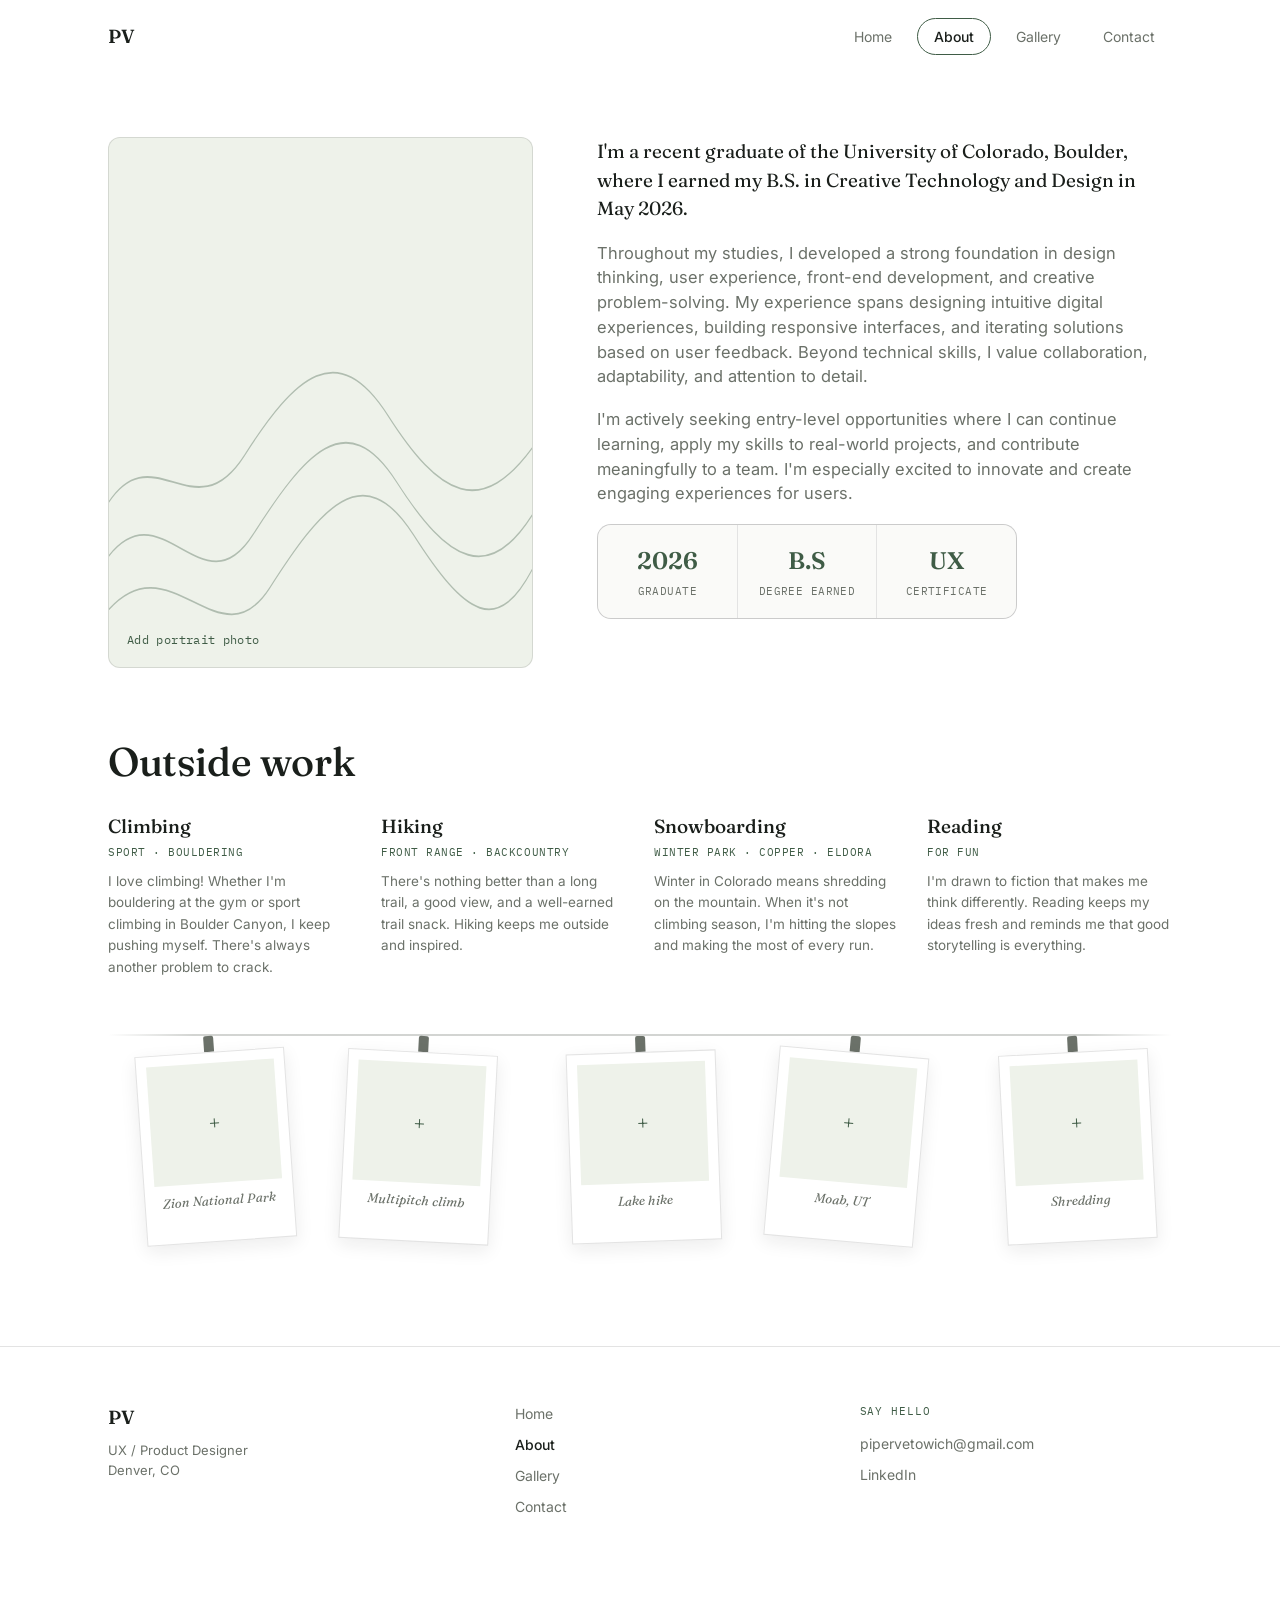
==== About.html @ 7cd0619d "fixed portfolio" ====
<!doctype html>
<html lang="en">
<head>
<meta charset="UTF-8" />
<meta name="viewport" content="width=device-width, initial-scale=1.0" />
<title>About — Piper Vetowich</title>
<meta name="description" content="Piper Vetowich, UX / Product Designer based in Boulder, CO." />
<link rel="preconnect" href="https://fonts.googleapis.com" />
<link rel="preconnect" href="https://fonts.gstatic.com" crossorigin />
<link href="https://fonts.googleapis.com/css2?family=Fraunces:ital,opsz,wght@0,9..144,400;0,9..144,500;0,9..144,600;1,9..144,500&family=Inter:wght@400;500;600&family=IBM+Plex+Mono:wght@400;500&display=swap" rel="stylesheet" />
<link rel="stylesheet" href="style.css" />
</head>
<body>

<!-- NAV -->
<header class="portfolio__nav">
  <div class="portfolio__nav-inner">
    <a href="index.html" class="portfolio__mark">PV</a>
    <nav class="portfolio__links">
      <a href="index.html">Home</a>
      <a href="about.html" class="is-active">About</a>
      <a href="gallery.html">Gallery</a>
      <a href="contact.html">Contact</a>
    </nav>
  </div>
</header>

<!-- ABOUT -->
<section class="portfolio__section portfolio__section--first" id="about">
  <div class="portfolio__shell portfolio__about">
    <div class="portfolio__portrait-wrap">
      <div class="portfolio__glow" style="width:320px;height:320px;left:50%;top:50%;transform:translate(-50%,-50%);"></div>
      <div class="portfolio__portrait">
        <!-- ⟵ ADD YOUR PHOTO — replace this block with <img src="your-photo.jpg" alt="..."> -->
        <svg viewBox="0 0 1000 400" preserveAspectRatio="none" aria-hidden="true">
          <path d="M-10 320 C 120 260, 220 360, 340 300 S 560 200, 680 260 S 900 340, 1010 280" fill="none" stroke="currentColor" stroke-width="1.4"/>
          <path d="M-10 360 C 140 300, 260 400, 380 340 S 600 240, 720 300 S 920 380, 1010 320" fill="none" stroke="currentColor" stroke-width="1.4"/>
          <path d="M-10 280 C 100 220, 200 300, 320 240 S 540 150, 660 210 S 880 290, 1010 230" fill="none" stroke="currentColor" stroke-width="1.4"/>
        </svg>
        <div class="portfolio__portrait-label">Add portrait photo</div>
      </div>
    </div>
    <div class="portfolio__about-body">
      <p>
        I'm a recent graduate of the University of Colorado, Boulder, where I earned my B.S. in Creative
        Technology and Design in May 2026.
      </p>
      <p>
        Throughout my studies, I developed a strong foundation in design thinking, user experience, front-end
        development, and creative problem-solving. My experience spans designing intuitive digital experiences,
        building responsive interfaces, and iterating solutions based on user feedback. Beyond technical
        skills, I value collaboration, adaptability, and attention to detail.
      </p>
      <p>
        I'm actively seeking entry-level opportunities where I can continue learning, apply my skills to
        real-world projects, and contribute meaningfully to a team. I'm especially excited to innovate and
        create engaging experiences for users.
      </p>

      <!-- ⟵ ADD YOUR REAL NUMBERS -->
      <div class="portfolio__stats-row">
        <div class="portfolio__stat">
          <div class="portfolio__stat-num">2026</div>
          <div class="portfolio__stat-label">Graduate</div>
        </div>
        <div class="portfolio__stat">
          <div class="portfolio__stat-num">B.S</div>
          <div class="portfolio__stat-label">degree earned</div>
        </div>
        <div class="portfolio__stat">
          <div class="portfolio__stat-num">UX</div>
          <div class="portfolio__stat-label">Certificate</div>
        </div>
      </div>
    </div>
  </div>

  <!-- Outside work / interests -->
  <div class="portfolio__shell">
    <div class="portfolio__interests">
      <h2 class="portfolio__interests-title">Outside work</h2>
      <div class="portfolio__interests-grid">
        <div class="portfolio__interest-card">
          <h3>Climbing</h3>
          <div class="portfolio__interest-detail">Sport · Bouldering</div>
          <p>I love climbing! Whether I'm bouldering at the gym or sport climbing in Boulder Canyon, I keep pushing myself. There's always another problem to crack.</p>
        </div>
        <div class="portfolio__interest-card">
          <h3>Hiking</h3>
          <div class="portfolio__interest-detail">Front Range · Backcountry</div>
          <p>There's nothing better than a long trail, a good view, and a well-earned trail snack. Hiking keeps me outside and inspired.</p>
        </div>
        <div class="portfolio__interest-card">
          <h3>Snowboarding</h3>
          <div class="portfolio__interest-detail">Winter Park · Copper · Eldora</div>
          <p>Winter in Colorado means shredding on the mountain. When it's not climbing season, I'm hitting the slopes and making the most of every run.</p>
        </div>
        <div class="portfolio__interest-card">
          <h3>Reading</h3>
          <div class="portfolio__interest-detail">For Fun</div>
          <p>I'm drawn to fiction that makes me think differently. Reading keeps my ideas fresh and reminds me that good storytelling is everything.</p>
        </div>
      </div>
    </div>

    <!-- ⟵ ADD YOUR PHOTOS — replace each "+" placeholder with <img src="..."> -->
    <div class="portfolio__polaroids">
      <div class="portfolio__polaroid-line"></div>
      <div class="portfolio__polaroid" style="--rot:-4deg">
        <div class="portfolio__polaroid-clip"></div>
        <div class="portfolio__polaroid-card">
          <div class="portfolio__polaroid-img"><span>+</span></div>
          <p>Zion National Park</p>
        </div>
      </div>
      <div class="portfolio__polaroid" style="--rot:3deg">
        <div class="portfolio__polaroid-clip"></div>
        <div class="portfolio__polaroid-card">
          <div class="portfolio__polaroid-img"><span>+</span></div>
          <p>Multipitch climb</p>
        </div>
      </div>
      <div class="portfolio__polaroid" style="--rot:-2deg">
        <div class="portfolio__polaroid-clip"></div>
        <div class="portfolio__polaroid-card">
          <div class="portfolio__polaroid-img"><span>+</span></div>
          <p>Lake hike</p>
        </div>
      </div>
      <div class="portfolio__polaroid" style="--rot:5deg">
        <div class="portfolio__polaroid-clip"></div>
        <div class="portfolio__polaroid-card">
          <div class="portfolio__polaroid-img"><span>+</span></div>
          <p>Moab, UT</p>
        </div>
      </div>
      <div class="portfolio__polaroid" style="--rot:-3deg">
        <div class="portfolio__polaroid-clip"></div>
        <div class="portfolio__polaroid-card">
          <div class="portfolio__polaroid-img"><span>+</span></div>
          <p>Shredding</p>
        </div>
      </div>
    </div>
  </div>
</section>

<footer class="portfolio__footer">
  <div class="portfolio__shell portfolio__footer-inner">
    <div class="portfolio__footer-brand">
      <a href="index.html" class="portfolio__mark">PV</a>
      <p>UX / Product Designer<br />Denver, CO</p>
    </div>
    <nav class="portfolio__footer-links">
      <a href="index.html">Home</a>
      <a href="about.html" class="is-active">About</a>
      <a href="gallery.html">Gallery</a>
      <a href="contact.html">Contact</a>
    </nav>
    <div class="portfolio__footer-contact">
      <span class="portfolio__footer-heading">Say hello</span>
      <a href="mailto:pipervetowich@gmail.com">pipervetowich@gmail.com</a>
      <a href="https://www.linkedin.com/in/piper-vetowich">LinkedIn</a>
    </div>
  
</footer>

</body>
</html>
---- style.css ----
:root {
  --pv-paper: #ffffff;
  --pv-paper-raised: #fafaf8;
  --pv-ink: #1a1f1b;
  --pv-ink-soft: #6b7169;
  --pv-accent: #3f5c46;
  --pv-accent-soft: #eef2ea;
  --pv-line: rgba(26, 31, 27, 0.12);
  --pv-serif: 'Fraunces', Georgia, serif;
  --pv-sans: 'Inter', -apple-system, BlinkMacSystemFont, sans-serif;
  --pv-mono: 'IBM Plex Mono', ui-monospace, monospace;
}

* { box-sizing: border-box; }

html { scroll-behavior: smooth; }

body {
  margin: 0;
  background: var(--pv-paper);
  color: var(--pv-ink);
  font-family: var(--pv-sans);
  line-height: 1.5;
  -webkit-font-smoothing: antialiased;
}

a { color: inherit; text-decoration: none; }
button { font-family: inherit; cursor: pointer; }
img { max-width: 100%; display: block; }

.portfolio__shell { max-width: 1120px; margin: 0 auto; padding: 0 28px; }

/* ---------- nav ---------- */
.portfolio__nav {
  border-bottom: 0px solid var(--pv-line);
}
.portfolio__nav-inner {
  display: flex; align-items: center; justify-content: space-between;
  padding: 18px 28px; max-width: 1120px; margin: 0 auto; gap: 20px;
}
.portfolio__mark {
  font-family: var(--pv-serif); font-weight: 600; font-size: 19px;
  letter-spacing: 0.01em;
}
.portfolio__mark span { color: var(--pv-accent); }
.portfolio__links { display: flex; align-items: center; gap: 8px; flex-wrap: wrap; }
.portfolio__links a {
  font-size: 14px; color: var(--pv-ink-soft); padding: 7px 16px; border-radius: 999px;
  border: 1px solid transparent; transition: color 0.2s ease, border-color 0.2s ease;
}
.portfolio__links a:hover { color: var(--pv-ink); }
.portfolio__links a.is-active {
  color: var(--pv-ink); font-weight: 500; border-color: var(--pv-accent);
}

/* ---------- hero ---------- */
.portfolio__hero { position: relative; overflow: hidden; padding: 96px 0 88px; }
.portfolio__hero-layout {
  position: relative; z-index: 1; display: grid;
  grid-template-columns: 1.15fr 0.85fr; gap: 56px; align-items: center;
}
.portfolio__hero-inner { max-width: 560px; }
.portfolio__hero-photo {
  position: relative;
  aspect-ratio: 4 / 5;
  border-radius: 63% 37% 54% 46% / 43% 65% 35% 57%;
  border: 1px dashed var(--pv-line);
  background: var(--pv-accent-soft);
  display: flex; align-items: center; justify-content: center;
  overflow: hidden;
  transform: rotate(-3deg);
  transition: transform 0.4s ease, border-radius 0.4s ease;
}
.portfolio__hero-photo:hover {
  transform: rotate(0deg);
  border-radius: 46% 54% 37% 63% / 57% 35% 65% 43%;
}
.portfolio__hero-photo::before {
  content: '';
  position: absolute;
  inset: -18px;
  border: 1.4px solid var(--pv-accent);
  opacity: 0.35;
  border-radius: 46% 54% 37% 63% / 57% 35% 65% 43%;
  z-index: -1;
  transition: border-radius 0.4s ease;
}
.portfolio__hero-photo img { width: 100%; height: 100%; object-fit: cover; }
.portfolio__hero-photo span {
  font-family: var(--pv-mono); font-size: 12.5px; color: var(--pv-accent); letter-spacing: 0.02em;
  transform: rotate(3deg);
}
@media (max-width: 860px) {
  .portfolio__hero-layout { grid-template-columns: 1fr; }
  .portfolio__hero-inner { max-width: 100%; }
  .portfolio__hero-photo { max-width: 320px; margin: 0 auto; order: -1; }
}
.portfolio__hero-contour {
  position: absolute;
  left: 50%; top: 46%;
  width: 100vw;
  height: 220px;
  margin-left: -50vw;
  transform: translateY(-50%);
  color: var(--pv-accent);
  opacity: 0.18;
  z-index: -1;
  pointer-events: none;
}
.portfolio__eyebrow {
  font-family: var(--pv-mono); font-size: 12.5px; letter-spacing: 0.08em;
  text-transform: uppercase; color: var(--pv-accent); display: flex;
  align-items: center; gap: 10px; margin-bottom: 22px;
}
.portfolio__eyebrow::before { content: ''; width: 26px; height: 1px; background: var(--pv-accent); }
.portfolio__hero h1 {
  font-family: var(--pv-serif); font-weight: 500; font-size: clamp(40px, 5.4vw, 68px);
  line-height: 1.04; margin: 0 0 22px; letter-spacing: -0.01em;
}
.portfolio__hero h1 em { font-style: italic; color: var(--pv-accent); }
.portfolio__hero-sub {
  font-size: clamp(16px, 1.6vw, 18px); color: var(--pv-ink-soft);
  max-width: 460px; margin: 0 0 34px;
}
.portfolio__hero-actions { display: flex; gap: 16px; flex-wrap: wrap; align-items: center; }
.portfolio__btn {
  font-size: 14.5px; font-weight: 500; padding: 13px 22px; border-radius: 999px;
  display: inline-flex; align-items: center; gap: 8px; border: 1px solid var(--pv-ink);
  transition: all 0.2s ease;
}
.portfolio__btn--primary { background: var(--pv-ink); color: #fff; }
.portfolio__btn--primary:hover { background: var(--pv-accent); border-color: var(--pv-accent); }
.portfolio__btn--ghost { color: var(--pv-ink); }
.portfolio__btn--ghost:hover { background: var(--pv-ink); color: #fff; }

/* ---------- radial glow (used behind key visual elements) ---------- */
.portfolio__glow {
  position: absolute;
  border-radius: 50%;
  background: radial-gradient(circle, var(--pv-accent) 0%, rgba(63, 92, 70, 0) 68%);
  opacity: 0.22;
  filter: blur(6px);
  z-index: -1;
  pointer-events: none;
}

/* ---------- device mockups (laptop + phone) ---------- */
.portfolio__devices {
  position: relative;
  display: flex;
  justify-content: center;
  align-items: flex-start;
  gap: 56px;
  padding: 40px 0 8px;
  flex-wrap: wrap;
}
.portfolio__project-col { display: flex; flex-direction: column; align-items: center; }
.portfolio__device-frame {
  height: 280px; width: 100%;
  display: flex; align-items: flex-end; justify-content: center;
}
.portfolio__laptop { height: 100%; width: auto; max-width: 100%; position: relative; z-index: 2; }
.portfolio__laptop-screen-fill { fill: var(--pv-accent-soft); }
.portfolio__laptop-frame { fill: var(--pv-paper); stroke: var(--pv-ink); stroke-width: 1.4; }
.portfolio__laptop-base { fill: var(--pv-paper-raised); stroke: var(--pv-ink); stroke-width: 1.4; }
.portfolio__phone {
  height: 100%; width: auto; max-width: 100%;
  position: relative; z-index: 2;
  filter: drop-shadow(0 10px 20px rgba(26, 31, 27, 0.12));
}
.portfolio__phone-screen-fill { fill: var(--pv-accent-soft); }
.portfolio__phone-frame { fill: var(--pv-paper); stroke: var(--pv-ink); stroke-width: 1.4; }
.portfolio__project-link {
  display: flex; flex-direction: column; align-items: center; text-decoration: none; color: inherit;
  border-radius: 18px; padding: 10px; margin: -10px; transition: background 0.2s ease;
}
.portfolio__project-link:hover { background: var(--pv-accent-soft); }
.portfolio__project-link:hover .portfolio__device-frame { transform: translateY(-4px); }
.portfolio__device-frame { transition: transform 0.25s ease; }
.portfolio__project-cta {
  display: inline-flex; align-items: center; gap: 6px; margin-top: 4px;
  font-family: var(--pv-mono); font-size: 11px; text-transform: uppercase;
  letter-spacing: 0.05em; color: var(--pv-accent);
}
.portfolio__project-link:hover .portfolio__project-cta { text-decoration: underline; }
.portfolio__project-caption { text-align: center; margin-top: 22px; max-width: 300px; }
.portfolio__project-caption h3 { font-family: var(--pv-serif); font-size: 22px; font-weight: 500; margin: 0 0 8px; }
.portfolio__project-caption p { font-size: 13.5px; color: var(--pv-ink-soft); margin: 0 auto 14px; }
.portfolio__project-caption .portfolio__tags { justify-content: center; }

/* ---------- section shared ---------- */
.portfolio__section { padding: 84px 0; position: relative; border-top: 1px solid var(--pv-line); }
.portfolio__section--first { border-top: none; padding-top: 64px; }
#work, #approach { border-top: none; }
.portfolio__section-head {
  display: flex; justify-content: space-between; align-items: flex-end;
  gap: 24px; margin-bottom: 52px; flex-wrap: wrap;
}
.portfolio__eyebrow-sm {
  font-family: var(--pv-mono); font-size: 12px; text-transform: uppercase;
  letter-spacing: 0.08em; color: var(--pv-accent); margin-bottom: 10px; display: block;
}
.portfolio__section-head h2 {
  font-family: var(--pv-serif); font-weight: 500; font-size: clamp(28px, 3.6vw, 40px);
  margin: 0; letter-spacing: -0.01em;
}
.portfolio__section-note { max-width: 340px; font-size: 14.5px; color: var(--pv-ink-soft); margin: 10px 0 0; }

/* ---------- work list (flattened) ---------- */
.portfolio__grid { display: flex; flex-direction: column; }
.portfolio__card {
  display: grid; grid-template-columns: 90px 1fr auto; align-items: center; gap: 24px;
  padding: 30px 4px; border-top: 1px solid var(--pv-line);
  transition: padding-left 0.2s ease;
}
.portfolio__grid .portfolio__card:last-child { border-bottom: 1px solid var(--pv-line); }
.portfolio__card:hover { padding-left: 10px; }
.portfolio__card-year {
  font-family: var(--pv-mono); font-size: 13px; color: var(--pv-ink-soft);
}
.portfolio__card-body h3 {
  font-family: var(--pv-serif); font-size: 24px; font-weight: 500; margin: 0 0 6px;
}
.portfolio__card--placeholder .portfolio__card-body h3 { color: var(--pv-ink-soft); }
.portfolio__card-body p { margin: 0 0 12px; font-size: 14.5px; color: var(--pv-ink-soft); max-width: 520px; }
.portfolio__tags { display: flex; gap: 8px; flex-wrap: wrap; }
.portfolio__tag {
  font-family: var(--pv-mono); font-size: 11px; text-transform: uppercase;
  letter-spacing: 0.04em; color: var(--pv-accent);
}
.portfolio__tag::before { content: '· '; }
.portfolio__tag:first-child::before { content: ''; }
.portfolio__card-arrow {
  width: 34px; height: 34px; border-radius: 999px; border: 1px solid var(--pv-line);
  display: flex; align-items: center; justify-content: center; flex-shrink: 0;
  transition: background 0.2s ease, border-color 0.2s ease, transform 0.2s ease, color 0.2s ease;
}
.portfolio__card:hover .portfolio__card-arrow {
  background: var(--pv-accent); border-color: var(--pv-accent); color: #fff; transform: rotate(45deg);
}

/* ---------- gallery grid ---------- */
.portfolio__gallery-grid { display: grid; grid-template-columns: repeat(3, 1fr); gap: 20px; margin-top: 8px; }
.portfolio__gallery-item {
  aspect-ratio: 4 / 3; border-radius: 10px; border: 1px dashed var(--pv-line);
  background: var(--pv-accent-soft); display: flex; align-items: center; justify-content: center;
  text-align: center; padding: 16px; overflow: hidden;
}
.portfolio__gallery-item img { width: 100%; height: 100%; object-fit: cover; border-radius: 10px; }
.portfolio__gallery-item span {
  font-family: var(--pv-mono); font-size: 12px; color: var(--pv-accent); letter-spacing: 0.02em;
}

/* ---------- approach (flattened) ---------- */
.portfolio__principles { display: grid; grid-template-columns: repeat(4, 1fr); gap: 32px; }
.portfolio__principle { padding-top: 18px; border-top: 2px solid var(--pv-accent); }
.portfolio__principle h3 { font-family: var(--pv-serif); font-size: 19px; font-weight: 500; margin: 0 0 8px; }
.portfolio__principle p { margin: 0; font-size: 13.5px; color: var(--pv-ink-soft); }

/* ---------- about ---------- */
.portfolio__about { display: grid; grid-template-columns: 0.85fr 1.15fr; gap: 64px; align-items: start; }
.portfolio__portrait-wrap { position: relative; }
.portfolio__portrait {
  aspect-ratio: 4/5; border-radius: 12px; position: relative; overflow: hidden;
  background: var(--pv-accent-soft); border: 1px solid var(--pv-line);
}
.portfolio__portrait img { width: 100%; height: 100%; object-fit: cover; }
.portfolio__portrait svg { position: absolute; inset: 0; width: 100%; height: 100%; color: var(--pv-accent); opacity: 0.35; }
.portfolio__portrait-label {
  position: absolute; left: 18px; bottom: 18px; font-family: var(--pv-mono);
  font-size: 12px; color: var(--pv-accent); letter-spacing: 0.03em;
}
.portfolio__about-body p { font-size: 16.5px; color: var(--pv-ink-soft); margin: 0 0 18px; max-width: 560px; }
.portfolio__about-body p:first-child { font-size: 19px; color: var(--pv-ink); font-family: var(--pv-serif); }

.portfolio__stats-row {
  display: grid; grid-template-columns: repeat(3, 1fr); gap: 1px; background: var(--pv-line);
  border: 1px solid var(--pv-line); border-radius: 14px; overflow: hidden; margin: 8px 0 8px; max-width: 420px;
}
.portfolio__stat { background: var(--pv-paper-raised); padding: 18px 14px; text-align: center; }
.portfolio__stat-num { font-family: var(--pv-serif); font-size: 24px; font-weight: 600; color: var(--pv-accent); }
.portfolio__stat-label {
  font-family: var(--pv-mono); font-size: 11px; color: var(--pv-ink-soft); margin-top: 4px;
  text-transform: uppercase; letter-spacing: 0.04em;
}

.portfolio__skills-label {
  font-family: var(--pv-mono); font-size: 12px; text-transform: uppercase;
  letter-spacing: 0.08em; color: var(--pv-accent); margin: 32px 0 14px;
}
.portfolio__skills { display: flex; flex-wrap: wrap; gap: 10px; }
.portfolio__skill { font-size: 13.5px; color: var(--pv-ink-soft); }
.portfolio__skill:not(:last-child)::after { content: '  ·'; margin-left: 10px; color: var(--pv-line); }

/* ---------- interests (flattened) ---------- */
.portfolio__interests { margin-top: 64px; padding-top: 0; }
.portfolio__interests-title {
  font-family: var(--pv-serif); font-weight: 500; font-size: clamp(28px, 3.6vw, 40px);
  margin: 0; letter-spacing: -0.01em;
}
.portfolio__interests-grid { display: grid; grid-template-columns: repeat(4, 1fr); gap: 28px; margin-top: 20px; }
.portfolio__interest-card { padding-top: 0; }
.portfolio__interest-card h3 { font-family: var(--pv-serif); font-size: 19px; font-weight: 500; margin: 0 0 4px; }
.portfolio__interest-detail {
  font-family: var(--pv-mono); font-size: 10.5px; text-transform: uppercase;
  letter-spacing: 0.05em; color: var(--pv-accent); margin-bottom: 10px;
}
.portfolio__interest-card p { font-size: 13.5px; color: var(--pv-ink-soft); margin: 0; line-height: 1.6; }

/* ---------- polaroid string ---------- */
.portfolio__polaroids {
  display: flex; justify-content: space-between; gap: 16px; margin-top: 56px;
  padding-top: 2px; position: relative; flex-wrap: wrap;
}
.portfolio__polaroid-line {
  position: absolute; top: 0; left: 0; right: 0; height: 2px;
  background: linear-gradient(90deg, transparent, var(--pv-ink-soft) 8%, var(--pv-ink-soft) 92%, transparent);
  opacity: 0.3;
}
.portfolio__polaroid {
  display: flex; flex-direction: column; align-items: center; position: relative;
  transform-origin: top center; transform: rotate(var(--rot)); transition: transform 0.25s ease; flex: 1;
}
.portfolio__polaroid:hover { transform: rotate(0deg) scale(1.06); z-index: 10; }
.portfolio__polaroid-clip {
  width: 10px; height: 16px; background: var(--pv-ink-soft); border-radius: 2px 2px 0 0; margin-bottom: 0;
}
.portfolio__polaroid-card {
  background: var(--pv-paper); border: 1px solid var(--pv-line);
  padding: 10px 10px 30px; width: 150px; box-shadow: 0 6px 18px rgba(26,31,27,0.08);
}
.portfolio__polaroid-img {
  width: 100%; height: 120px; overflow: hidden; background: var(--pv-accent-soft);
  display: flex; align-items: center; justify-content: center;
  color: var(--pv-accent); font-family: var(--pv-serif); font-size: 22px;
}
.portfolio__polaroid-img img { width: 100%; height: 100%; object-fit: cover; }
.portfolio__polaroid-card p {
  margin: 8px 0 0; text-align: center; font-family: var(--pv-serif); font-style: italic;
  font-size: 13px; color: var(--pv-ink-soft);
}

/* ---------- contact ---------- */
.portfolio__contact { position: relative; overflow: hidden; padding-bottom: 100px; }
.portfolio__contact-inner {
  display: grid; grid-template-columns: 1.05fr 0.95fr; gap: 56px; align-items: center; position: relative; z-index: 1;
}
.portfolio__contact-intro h2 {
  font-family: var(--pv-serif); font-weight: 500; font-size: clamp(30px, 4.4vw, 46px);
  margin: 18px 0 18px; letter-spacing: -0.01em;
}
.portfolio__contact-sub { font-size: 16px; color: var(--pv-ink-soft); max-width: 420px; margin: 0; }
.portfolio__contact-card {
  background: var(--pv-paper-raised); border: 1px solid var(--pv-line); border-radius: 18px;
  padding: 36px; display: flex; flex-direction: column; gap: 22px;
}
.portfolio__contact-email { width: fit-content; }
.portfolio__contact-links { display: flex; gap: 12px; flex-wrap: wrap; }
.portfolio__contact-meta { display: flex; flex-direction: column; gap: 12px; padding-top: 20px; border-top: 1px solid var(--pv-line); }
.portfolio__contact-meta-row { display: flex; justify-content: space-between; align-items: baseline; gap: 12px; }
.portfolio__contact-meta-row span {
  font-family: var(--pv-mono); font-size: 11px; text-transform: uppercase;
  letter-spacing: 0.05em; color: var(--pv-ink-soft);
}
.portfolio__contact-meta-row strong { font-size: 13.5px; color: var(--pv-ink); font-weight: 500; }

/* ---------- case study pages ---------- */
.portfolio__case-back {
  font-family: var(--pv-mono); font-size: 12.5px; color: var(--pv-ink-soft);
  display: inline-flex; align-items: center; gap: 8px; margin-bottom: 28px;
}
.portfolio__case-back:hover { color: var(--pv-ink); }
.portfolio__case-hero { max-width: 720px; }
.portfolio__case-title {
  font-family: var(--pv-serif); font-weight: 500; font-size: clamp(34px, 5.2vw, 56px);
  margin: 14px 0 16px; letter-spacing: -0.01em;
}
.portfolio__case-sub { font-size: 17px; color: var(--pv-ink-soft); max-width: 620px; margin: 0 0 36px; }
.portfolio__case-banner {
  aspect-ratio: 16 / 7; border-radius: 18px; border: 1px dashed var(--pv-line);
  background: var(--pv-accent-soft); display: flex; align-items: center; justify-content: center;
  margin: 8px 0 72px;
}
.portfolio__case-banner span { font-family: var(--pv-mono); font-size: 13px; color: var(--pv-accent); }
.portfolio__case-block { max-width: 680px; margin-bottom: 72px; }
.portfolio__case-block h2 {
  font-family: var(--pv-serif); font-weight: 500; font-size: clamp(24px, 3vw, 32px);
  margin: 0 0 18px; letter-spacing: -0.01em;
}
.portfolio__case-block p { font-size: 16px; color: var(--pv-ink-soft); margin: 0 0 14px; line-height: 1.65; }
.portfolio__process-grid { display: grid; grid-template-columns: repeat(3, 1fr); gap: 32px; margin-bottom: 72px; }
.portfolio__case-outcomes { max-width: 640px; margin-bottom: 8px; }
.portfolio__case-nav {
  display: flex; justify-content: space-between; align-items: center; flex-wrap: wrap; gap: 16px;
  padding-top: 40px; margin-top: 40px; border-top: 1px solid var(--pv-line);
}
.portfolio__case-nav a {
  font-family: var(--pv-mono); font-size: 13px; color: var(--pv-ink-soft); display: inline-flex; align-items: center; gap: 8px;
}
.portfolio__case-nav a:hover { color: var(--pv-ink); }

/* ---------- footer ---------- */
.portfolio__footer { border-top: 1px solid var(--pv-line); padding: 56px 0 28px; margin-top: 20px; }
.portfolio__footer-inner {
  display: grid; grid-template-columns: 1.2fr 1fr 1fr; gap: 32px;
  padding-bottom: 32px; margin-bottom: 22px;
}
.portfolio__footer-brand { display: flex; flex-direction: column; gap: 10px; align-items: flex-start; }
.portfolio__footer-brand p { margin: 0; font-size: 13px; color: var(--pv-ink-soft); line-height: 1.5; }
.portfolio__footer-heading {
  font-family: var(--pv-mono); font-size: 11px; text-transform: uppercase;
  letter-spacing: 0.08em; color: var(--pv-accent); margin-bottom: 4px; display: block;
}
.portfolio__footer-links, .portfolio__footer-contact { display: flex; flex-direction: column; gap: 10px; }
.portfolio__footer-links a, .portfolio__footer-contact a { font-size: 14px; color: var(--pv-ink-soft); width: fit-content; }
.portfolio__footer-links a:hover, .portfolio__footer-contact a:hover { color: var(--pv-ink); }
.portfolio__footer-links a.is-active { color: var(--pv-ink); font-weight: 500; }
.portfolio__footer-bottom {
  display: flex; justify-content: space-between; align-items: center; flex-wrap: wrap; gap: 10px;
  font-family: var(--pv-mono); font-size: 12px; color: var(--pv-ink-soft);
}

/* ==========================================================================
   NEW — extended case-study sections (research stats, personas, phase nav,
   design system panel, team/collab, roadmap, reflection, related work)
   ========================================================================== */

/* Phase stepper nav */
.portfolio__phase-nav {
  display: flex; align-items: flex-start; justify-content: center;
  gap: 0; margin: 8px 0 88px; flex-wrap: wrap; row-gap: 24px;
}
.portfolio__phase-step { display: flex; flex-direction: column; align-items: center; gap: 12px; }
.portfolio__phase-step a { display: flex; flex-direction: column; align-items: center; gap: 12px; }
.portfolio__phase-num {
  width: 36px; height: 36px; border-radius: 50%; border: 1px solid var(--pv-ink);
  display: flex; align-items: center; justify-content: center;
  font-family: var(--pv-mono); font-size: 13px; flex-shrink: 0; transition: background .2s ease, color .2s ease;
}
.portfolio__phase-step a:hover .portfolio__phase-num { background: var(--pv-ink); color: #fff; }
.portfolio__phase-label {
  font-family: var(--pv-mono); font-size: 11px; text-transform: uppercase;
  letter-spacing: 0.05em; color: var(--pv-ink-soft); text-align: center; max-width: 130px;
}
.portfolio__phase-line { width: 64px; height: 1px; background: var(--pv-line); margin: 17px 14px 0; flex-shrink: 0; }

/* Phase / sub-section headings */
.portfolio__phase-title {
  font-family: var(--pv-mono); font-size: 13px; text-transform: uppercase; letter-spacing: 0.08em;
  color: var(--pv-accent); text-align: center; margin: 0 0 8px;
}
.portfolio__phase-heading {
  font-family: var(--pv-serif); font-weight: 500; font-size: clamp(28px, 3.8vw, 42px);
  text-align: center; margin: 0 0 64px; letter-spacing: -0.01em;
}
.portfolio__sub-eyebrow {
  font-family: var(--pv-mono); font-size: 12px; text-transform: uppercase;
  letter-spacing: 0.06em; color: var(--pv-accent); margin: 0 0 14px; display: block;
}

/* 4-column stat variant */
.portfolio__stats-row--wide { max-width: 720px; grid-template-columns: repeat(4, 1fr); }
.portfolio__stats-row--plain {
  background: transparent; border: none; gap: 32px; max-width: 720px;
}
.portfolio__stats-row--plain .portfolio__stat { background: transparent; padding: 0; text-align: left; }
.portfolio__stats-row--plain .portfolio__stat-num { font-size: 34px; }

/* Persona / user-story two-up */
.portfolio__persona-grid { display: grid; grid-template-columns: 1fr 1fr; gap: 48px; margin-bottom: 72px; }
.portfolio__persona-grid h3 { font-family: var(--pv-serif); font-size: 20px; font-weight: 500; margin: 0 0 22px; }
.portfolio__persona-item { margin-bottom: 20px; padding-left: 18px; border-left: 2px solid var(--pv-accent); }
.portfolio__persona-item strong { display: block; font-size: 14px; margin-bottom: 5px; }
.portfolio__persona-item p { font-size: 13.5px; font-style: italic; color: var(--pv-ink-soft); margin: 0; line-height: 1.55; }

/* Before / after strip */
.portfolio__before-after { display: flex; gap: 24px; flex-wrap: wrap; margin: 0 0 24px; }
.portfolio__before-after .portfolio__gallery-item { flex: 1; min-width: 220px; aspect-ratio: 3/2; }

/* Design-system panel */
.portfolio__system-panel {
  background: var(--pv-paper-raised); border: 1px solid var(--pv-line); border-radius: 20px;
  padding: 40px; margin-bottom: 80px;
}
.portfolio__system-grid { display: grid; grid-template-columns: repeat(3, 1fr); gap: 28px; }
.portfolio__system-card-title {
  display: inline-block; border: 1px solid var(--pv-ink); border-radius: 999px;
  padding: 8px 18px; font-family: var(--pv-serif); font-weight: 600; font-size: 13.5px; margin-bottom: 14px;
}
.portfolio__system-block {
  border: 1px dashed var(--pv-line); border-radius: 10px; padding: 22px 14px; text-align: center;
  font-family: var(--pv-mono); font-size: 11.5px; color: var(--pv-accent); background: var(--pv-accent-soft);
  margin-bottom: 12px;
}
.portfolio__system-swatches { display: flex; gap: 6px; margin-bottom: 12px; }
.portfolio__system-swatch { flex: 1; aspect-ratio: 1/2.2; border-radius: 4px; border: 1px solid var(--pv-line); }

/* Team / collaboration */
.portfolio__team-row { display: flex; align-items: center; gap: 18px; flex-wrap: wrap; margin-bottom: 56px; }
.portfolio__team-avatar {
  width: 60px; height: 60px; border-radius: 50%; background: var(--pv-accent-soft);
  border: 1px solid var(--pv-line); display: flex; align-items: center; justify-content: center;
  font-family: var(--pv-mono); font-size: 10.5px; color: var(--pv-accent); text-align: center; flex-shrink: 0;
}

/* Roadmap cards */
.portfolio__roadmap-grid { display: grid; grid-template-columns: repeat(3, 1fr); gap: 32px; margin-bottom: 24px; }
.portfolio__roadmap-card { padding-top: 18px; border-top: 2px solid var(--pv-accent); }
.portfolio__roadmap-card h3 { font-family: var(--pv-serif); font-size: 18px; font-weight: 500; margin: 0 0 4px; }
.portfolio__roadmap-time {
  font-family: var(--pv-mono); font-size: 10.5px; color: var(--pv-accent);
  text-transform: uppercase; letter-spacing: 0.04em;
}
.portfolio__roadmap-card p { font-size: 13.5px; color: var(--pv-ink-soft); margin: 12px 0 12px; }
.portfolio__roadmap-card ul { margin: 0; padding-left: 18px; }
.portfolio__roadmap-card li { font-size: 13px; color: var(--pv-ink-soft); margin-bottom: 7px; line-height: 1.5; }

/* Reflection two-up */
.portfolio__reflection-grid { display: grid; grid-template-columns: 1fr 1fr; gap: 48px; margin-bottom: 8px; }
.portfolio__reflection-grid h3 { font-family: var(--pv-serif); font-size: 19px; font-weight: 500; margin: 0 0 18px; }
.portfolio__reflection-grid ul { margin: 0; padding-left: 18px; }
.portfolio__reflection-grid li { font-size: 14px; color: var(--pv-ink-soft); margin-bottom: 14px; line-height: 1.6; }

/* Related case study */
.portfolio__related { text-align: center; margin: 8px 0 8px; }
.portfolio__related-card {
  display: block; max-width: 360px; margin: 0 auto; text-align: left;
  border: 1px solid var(--pv-line); border-radius: 16px; overflow: hidden; transition: border-color .2s ease;
}
.portfolio__related-card:hover { border-color: var(--pv-accent); }
.portfolio__related-card .portfolio__case-banner { margin: 0; border-radius: 0; aspect-ratio: 16/10; }
.portfolio__related-card-body { padding: 18px 22px 24px; }
.portfolio__related-card-body h3 { font-family: var(--pv-serif); font-size: 18px; font-weight: 500; margin: 0 0 6px; }
.portfolio__related-card-body p { font-size: 12.5px; color: var(--pv-ink-soft); margin: 0; }

@media (max-width: 860px) {
  .portfolio__device-frame { height: 220px; }
  .portfolio__card { grid-template-columns: 60px 1fr; }
  .portfolio__card-arrow { display: none; }
  .portfolio__principles { grid-template-columns: 1fr 1fr; }
  .portfolio__about { grid-template-columns: 1fr; }
  .portfolio__portrait { max-width: 280px; }
  .portfolio__interests-grid { grid-template-columns: 1fr 1fr; }
  .portfolio__gallery-grid { grid-template-columns: 1fr 1fr; }
  .portfolio__footer-inner { grid-template-columns: 1fr 1fr; }
  .portfolio__contact-inner { grid-template-columns: 1fr; }
  .portfolio__process-grid { grid-template-columns: 1fr; }
  .portfolio__persona-grid { grid-template-columns: 1fr; }
  .portfolio__system-grid { grid-template-columns: 1fr; }
  .portfolio__roadmap-grid { grid-template-columns: 1fr; }
  .portfolio__reflection-grid { grid-template-columns: 1fr; }
  .portfolio__stats-row--wide { grid-template-columns: 1fr 1fr; }
  .portfolio__phase-line { width: 32px; margin: 17px 8px 0; }
}
@media (max-width: 520px) {
  .portfolio__nav-inner { padding: 16px 20px; flex-wrap: wrap; justify-content: center; gap: 12px; }
  .portfolio__links { gap: 4px; }
  .portfolio__links a { padding: 6px 12px; font-size: 13px; }
  .portfolio__principles { grid-template-columns: 1fr; }
  .portfolio__interests-grid { grid-template-columns: 1fr; }
  .portfolio__gallery-grid { grid-template-columns: 1fr; }
  .portfolio__stats-row { grid-template-columns: 1fr; }
  .portfolio__stats-row--wide { grid-template-columns: 1fr 1fr; }
  .portfolio__polaroids { justify-content: center; }
  .portfolio__shell { padding: 0 20px; }
  .portfolio__footer-inner { grid-template-columns: 1fr; }
  .portfolio__contact-meta-row { flex-direction: column; gap: 2px; }
  .portfolio__phase-nav { gap: 0; }
  .portfolio__phase-line { display: none; }
}
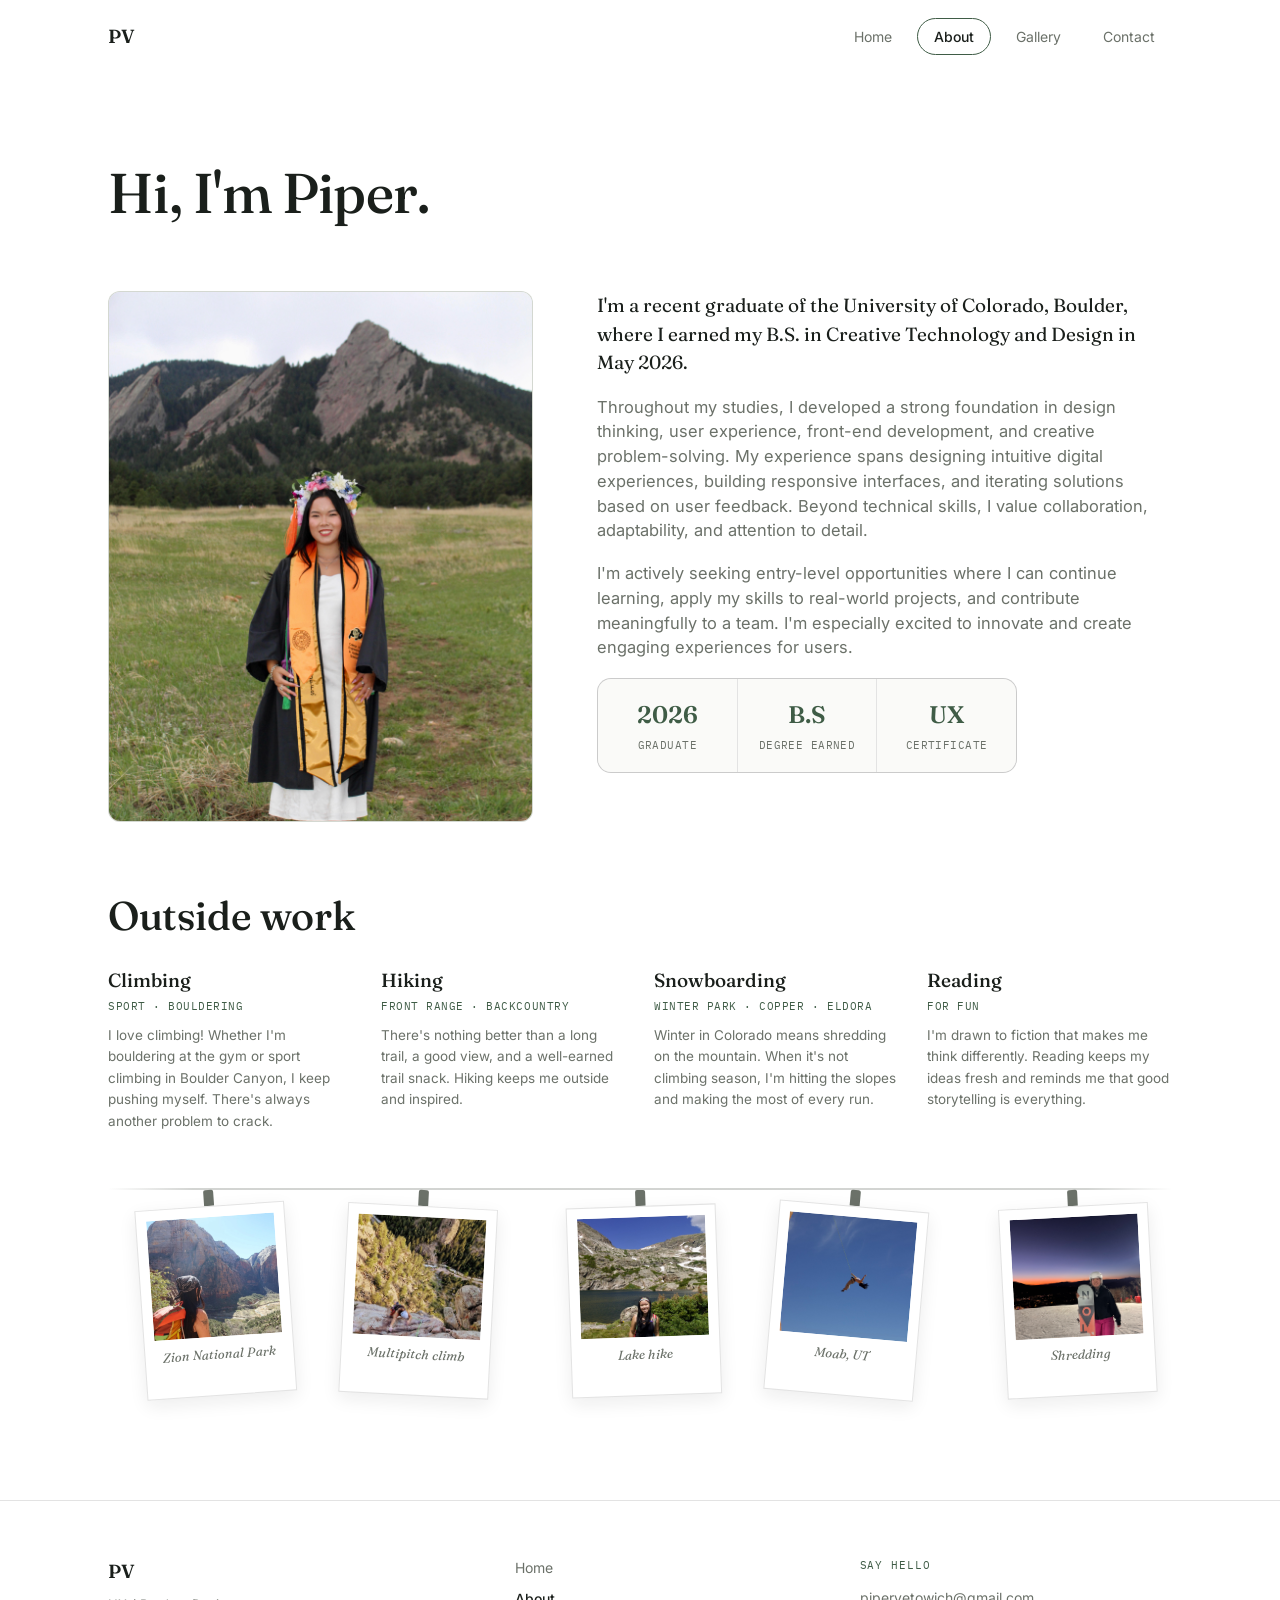
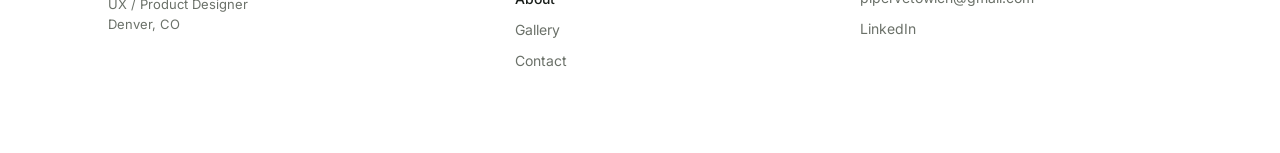
==== commit eaf3dd87: "fixed" ====
--- a/About.html
+++ b/About.html
@@ -3,7 +3,7 @@
 <head>
 <meta charset="UTF-8" />
 <meta name="viewport" content="width=device-width, initial-scale=1.0" />
-<title>About — Piper Vetowich</title>
+<title>About Piper Vetowich</title>
 <meta name="description" content="Piper Vetowich, UX / Product Designer based in Boulder, CO." />
 <link rel="preconnect" href="https://fonts.googleapis.com" />
 <link rel="preconnect" href="https://fonts.gstatic.com" crossorigin />
@@ -27,17 +27,17 @@
 
 <!-- ABOUT -->
 <section class="portfolio__section portfolio__section--first" id="about">
+  <div class="portfolio__shell" style="margin-bottom:56px;">
+    <h1 class="portfolio__case-title" style="margin-bottom:0;">Hi, I'm Piper.</h1>
+  </div>
+
   <div class="portfolio__shell portfolio__about">
     <div class="portfolio__portrait-wrap">
       <div class="portfolio__glow" style="width:320px;height:320px;left:50%;top:50%;transform:translate(-50%,-50%);"></div>
       <div class="portfolio__portrait">
-        <!-- ⟵ ADD YOUR PHOTO — replace this block with <img src="your-photo.jpg" alt="..."> -->
-        <svg viewBox="0 0 1000 400" preserveAspectRatio="none" aria-hidden="true">
-          <path d="M-10 320 C 120 260, 220 360, 340 300 S 560 200, 680 260 S 900 340, 1010 280" fill="none" stroke="currentColor" stroke-width="1.4"/>
-          <path d="M-10 360 C 140 300, 260 400, 380 340 S 600 240, 720 300 S 920 380, 1010 320" fill="none" stroke="currentColor" stroke-width="1.4"/>
-          <path d="M-10 280 C 100 220, 200 300, 320 240 S 540 150, 660 210 S 880 290, 1010 230" fill="none" stroke="currentColor" stroke-width="1.4"/>
-        </svg>
-        <div class="portfolio__portrait-label">Add portrait photo</div>
+        <img src="Piper_Vetowich2.jpg" alt="Piper Vetowich" />
+    
+        <div class="portfolio__portrait-label"></div>
       </div>
     </div>
     <div class="portfolio__about-body">
@@ -109,35 +109,35 @@
       <div class="portfolio__polaroid" style="--rot:-4deg">
         <div class="portfolio__polaroid-clip"></div>
         <div class="portfolio__polaroid-card">
-          <div class="portfolio__polaroid-img"><span>+</span></div>
+          <div class="portfolio__polaroid-img"><img src="Hiker1.jpg" alt="Zion National Park"></div>
           <p>Zion National Park</p>
         </div>
       </div>
       <div class="portfolio__polaroid" style="--rot:3deg">
         <div class="portfolio__polaroid-clip"></div>
         <div class="portfolio__polaroid-card">
-          <div class="portfolio__polaroid-img"><span>+</span></div>
+          <div class="portfolio__polaroid-img"><img src="Climber1.jpg" alt="Multipitch climb"></div>
           <p>Multipitch climb</p>
         </div>
       </div>
       <div class="portfolio__polaroid" style="--rot:-2deg">
         <div class="portfolio__polaroid-clip"></div>
         <div class="portfolio__polaroid-card">
-          <div class="portfolio__polaroid-img"><span>+</span></div>
+          <div class="portfolio__polaroid-img"><img src="Hiker2.jpg" alt="Lake hike"></div>
           <p>Lake hike</p>
         </div>
       </div>
       <div class="portfolio__polaroid" style="--rot:5deg">
         <div class="portfolio__polaroid-clip"></div>
         <div class="portfolio__polaroid-card">
-          <div class="portfolio__polaroid-img"><span>+</span></div>
+          <div class="portfolio__polaroid-img"><img src="Climber2.jpg" alt="Moab, UT"></div>
           <p>Moab, UT</p>
         </div>
       </div>
       <div class="portfolio__polaroid" style="--rot:-3deg">
         <div class="portfolio__polaroid-clip"></div>
         <div class="portfolio__polaroid-card">
-          <div class="portfolio__polaroid-img"><span>+</span></div>
+          <div class="portfolio__polaroid-img"><img src="Snowboarder.jpg" alt="Shredding"></div>
           <p>Shredding</p>
         </div>
       </div>
--- a/style.css
+++ b/style.css
@@ -60,6 +60,7 @@
   grid-template-columns: 1.15fr 0.85fr; gap: 56px; align-items: center;
 }
 .portfolio__hero-inner { max-width: 560px; }
+.portfolio__hero-photo-wrap { position: relative; }
 .portfolio__hero-photo {
   position: relative;
   aspect-ratio: 4 / 5;
@@ -93,7 +94,7 @@
 @media (max-width: 860px) {
   .portfolio__hero-layout { grid-template-columns: 1fr; }
   .portfolio__hero-inner { max-width: 100%; }
-  .portfolio__hero-photo { max-width: 320px; margin: 0 auto; order: -1; }
+  .portfolio__hero-photo-wrap { max-width: 320px; margin: 0 auto; order: -1; }
 }
 .portfolio__hero-contour {
   position: absolute;
@@ -150,7 +151,7 @@
   display: flex;
   justify-content: center;
   align-items: flex-start;
-  gap: 56px;
+  gap: 120px;
   padding: 40px 0 8px;
   flex-wrap: wrap;
 }
